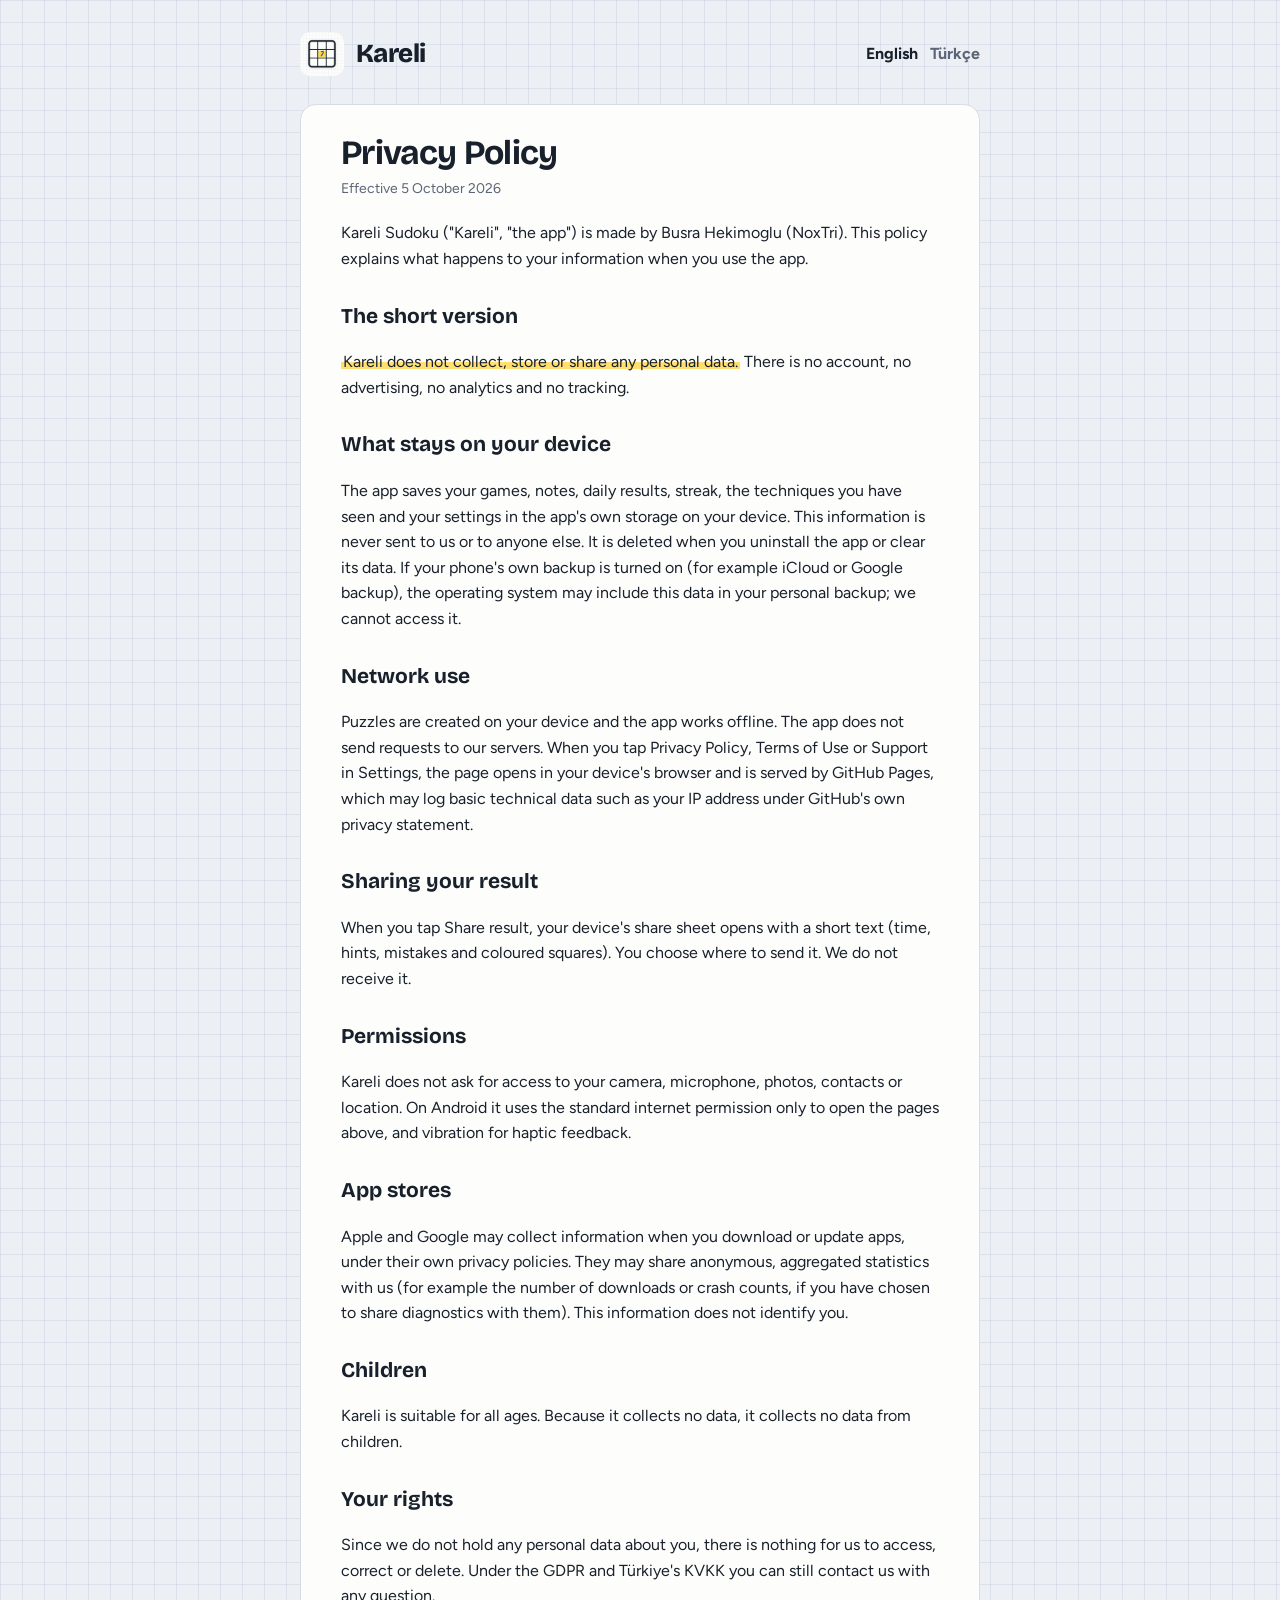
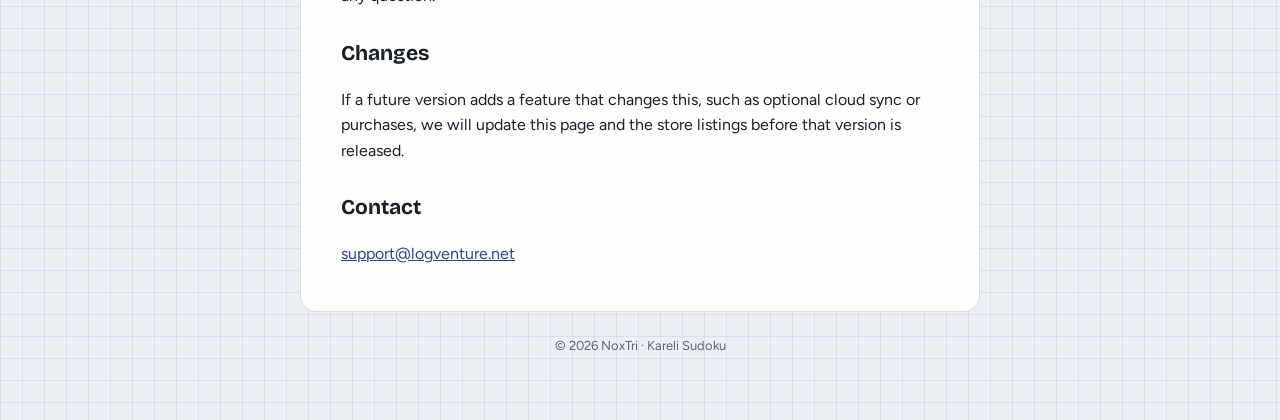
==== en/privacy.html @ 2af796ae "Add privacy, terms and support pages (EN/TR) Co-Authored-By: Claude Opus 5.5 <noreply@anthropic.com>" ====
<!doctype html>
<html lang="en">
<head>
<meta charset="utf-8">
<meta name="viewport" content="width=device-width, initial-scale=1">
<title>Privacy Policy · Kareli Sudoku</title>
<link rel="icon" href="../icon.png">
<link rel="preconnect" href="https://fonts.googleapis.com">
<link rel="preconnect" href="https://fonts.gstatic.com" crossorigin>
<link rel="stylesheet" href="https://fonts.googleapis.com/css2?family=Bricolage+Grotesque:opsz,wght@12..96,700..800&family=Figtree:wght@400..700&display=swap">
<link rel="stylesheet" href="../style.css">
</head>
<body>
<div class="wrap">
  <header>
    <a class="brand" href="../"><img src="../icon.png" alt=""><b>Kareli</b></a>
    <nav class="lang"><a href="../en/privacy.html" aria-current="page">English</a><a href="../tr/privacy.html">Türkçe</a></nav>
  </header>
  <main>
<h1>Privacy Policy</h1>
<p class="meta">Effective 5 October 2026</p>
<p>Kareli Sudoku ("Kareli", "the app") is made by Busra Hekimoglu (NoxTri). This policy explains what happens to your information when you use the app.</p>
<h2>The short version</h2>
<p><mark>Kareli does not collect, store or share any personal data.</mark> There is no account, no advertising, no analytics and no tracking.</p>
<h2>What stays on your device</h2>
<p>The app saves your games, notes, daily results, streak, the techniques you have seen and your settings in the app's own storage on your device. This information is never sent to us or to anyone else. It is deleted when you uninstall the app or clear its data. If your phone's own backup is turned on (for example iCloud or Google backup), the operating system may include this data in your personal backup; we cannot access it.</p>
<h2>Network use</h2>
<p>Puzzles are created on your device and the app works offline. The app does not send requests to our servers. When you tap Privacy Policy, Terms of Use or Support in Settings, the page opens in your device's browser and is served by GitHub Pages, which may log basic technical data such as your IP address under GitHub's own privacy statement.</p>
<h2>Sharing your result</h2>
<p>When you tap Share result, your device's share sheet opens with a short text (time, hints, mistakes and coloured squares). You choose where to send it. We do not receive it.</p>
<h2>Permissions</h2>
<p>Kareli does not ask for access to your camera, microphone, photos, contacts or location. On Android it uses the standard internet permission only to open the pages above, and vibration for haptic feedback.</p>
<h2>App stores</h2>
<p>Apple and Google may collect information when you download or update apps, under their own privacy policies. They may share anonymous, aggregated statistics with us (for example the number of downloads or crash counts, if you have chosen to share diagnostics with them). This information does not identify you.</p>
<h2>Children</h2>
<p>Kareli is suitable for all ages. Because it collects no data, it collects no data from children.</p>
<h2>Your rights</h2>
<p>Since we do not hold any personal data about you, there is nothing for us to access, correct or delete. Under the GDPR and Türkiye's KVKK you can still contact us with any question.</p>
<h2>Changes</h2>
<p>If a future version adds a feature that changes this, such as optional cloud sync or purchases, we will update this page and the store listings before that version is released.</p>
<h2>Contact</h2>
<p><a href="mailto:support@logventure.net">support@logventure.net</a></p>
  </main>
  <footer>© 2026 NoxTri · Kareli Sudoku</footer>
</div>
</body>
</html>
---- style.css ----
:root {
  --bg: #eceff3;
  --grid: rgba(64, 104, 168, 0.10);
  --sheet: #fdfdfb;
  --ink: #18202c;
  --muted: #5b6577;
  --pen: #2445a6;
  --line: #d7dde6;
  --marker: rgba(255, 205, 25, 0.62);
  color-scheme: light;
}
@media (prefers-color-scheme: dark) {
  :root {
    --bg: #10141a;
    --grid: rgba(150, 180, 230, 0.05);
    --sheet: #171c24;
    --ink: #e6e9ef;
    --muted: #9aa3b2;
    --pen: #92b0ff;
    --line: #2a313c;
    --marker: rgba(255, 200, 40, 0.36);
    color-scheme: dark;
  }
}
* { box-sizing: border-box; }
body {
  margin: 0;
  background-color: var(--bg);
  background-image: linear-gradient(var(--grid) 1px, transparent 1px), linear-gradient(90deg, var(--grid) 1px, transparent 1px);
  background-size: 22px 22px;
  color: var(--ink);
  font: 16px/1.6 "Figtree", "Segoe UI", system-ui, sans-serif;
}
.wrap { max-width: 720px; margin: 0 auto; padding-inline: 20px; padding-block: 32px 64px; }
header { display: flex; align-items: center; justify-content: space-between; gap: 16px; margin-bottom: 28px; }
.brand { display: flex; align-items: center; gap: 12px; color: inherit; text-decoration: none; }
.brand img { width: 44px; height: 44px; border-radius: 10px; }
.brand b { font: 800 26px/1 "Bricolage Grotesque", system-ui, sans-serif; letter-spacing: -0.02em; }
.lang a { color: var(--muted); font-weight: 700; text-decoration: none; margin-left: 12px; }
.lang a[aria-current="page"] { color: var(--ink); }
main { background: var(--sheet); border: 1px solid var(--line); border-radius: 16px; padding: 28px clamp(20px, 5vw, 40px); }
h1, h2 { font-family: "Bricolage Grotesque", system-ui, sans-serif; text-wrap: balance; }
h1 { font-size: 34px; line-height: 1.15; margin: 0 0 6px; letter-spacing: -0.02em; }
h2 { font-size: 21px; margin: 28px 0 6px; }
.meta { color: var(--muted); font-size: 14px; margin: 0 0 20px; }
mark { background: linear-gradient(transparent 52%, var(--marker) 52%, var(--marker) 92%, transparent 92%); color: inherit; padding: 0 2px; }
a { color: var(--pen); }
ul { padding-left: 22px; }
li + li { margin-top: 4px; }
.cards { display: grid; grid-template-columns: repeat(auto-fit, minmax(190px, 1fr)); gap: 12px; margin-top: 20px; }
.cards a { display: block; padding: 16px; border: 1px solid var(--line); border-radius: 12px; text-decoration: none; color: var(--ink); background: var(--bg); }
.cards a b { display: block; font-family: "Bricolage Grotesque", system-ui, sans-serif; font-size: 18px; }
.cards a span { color: var(--muted); font-size: 14px; }
footer { color: var(--muted); font-size: 13px; text-align: center; margin-top: 24px; }
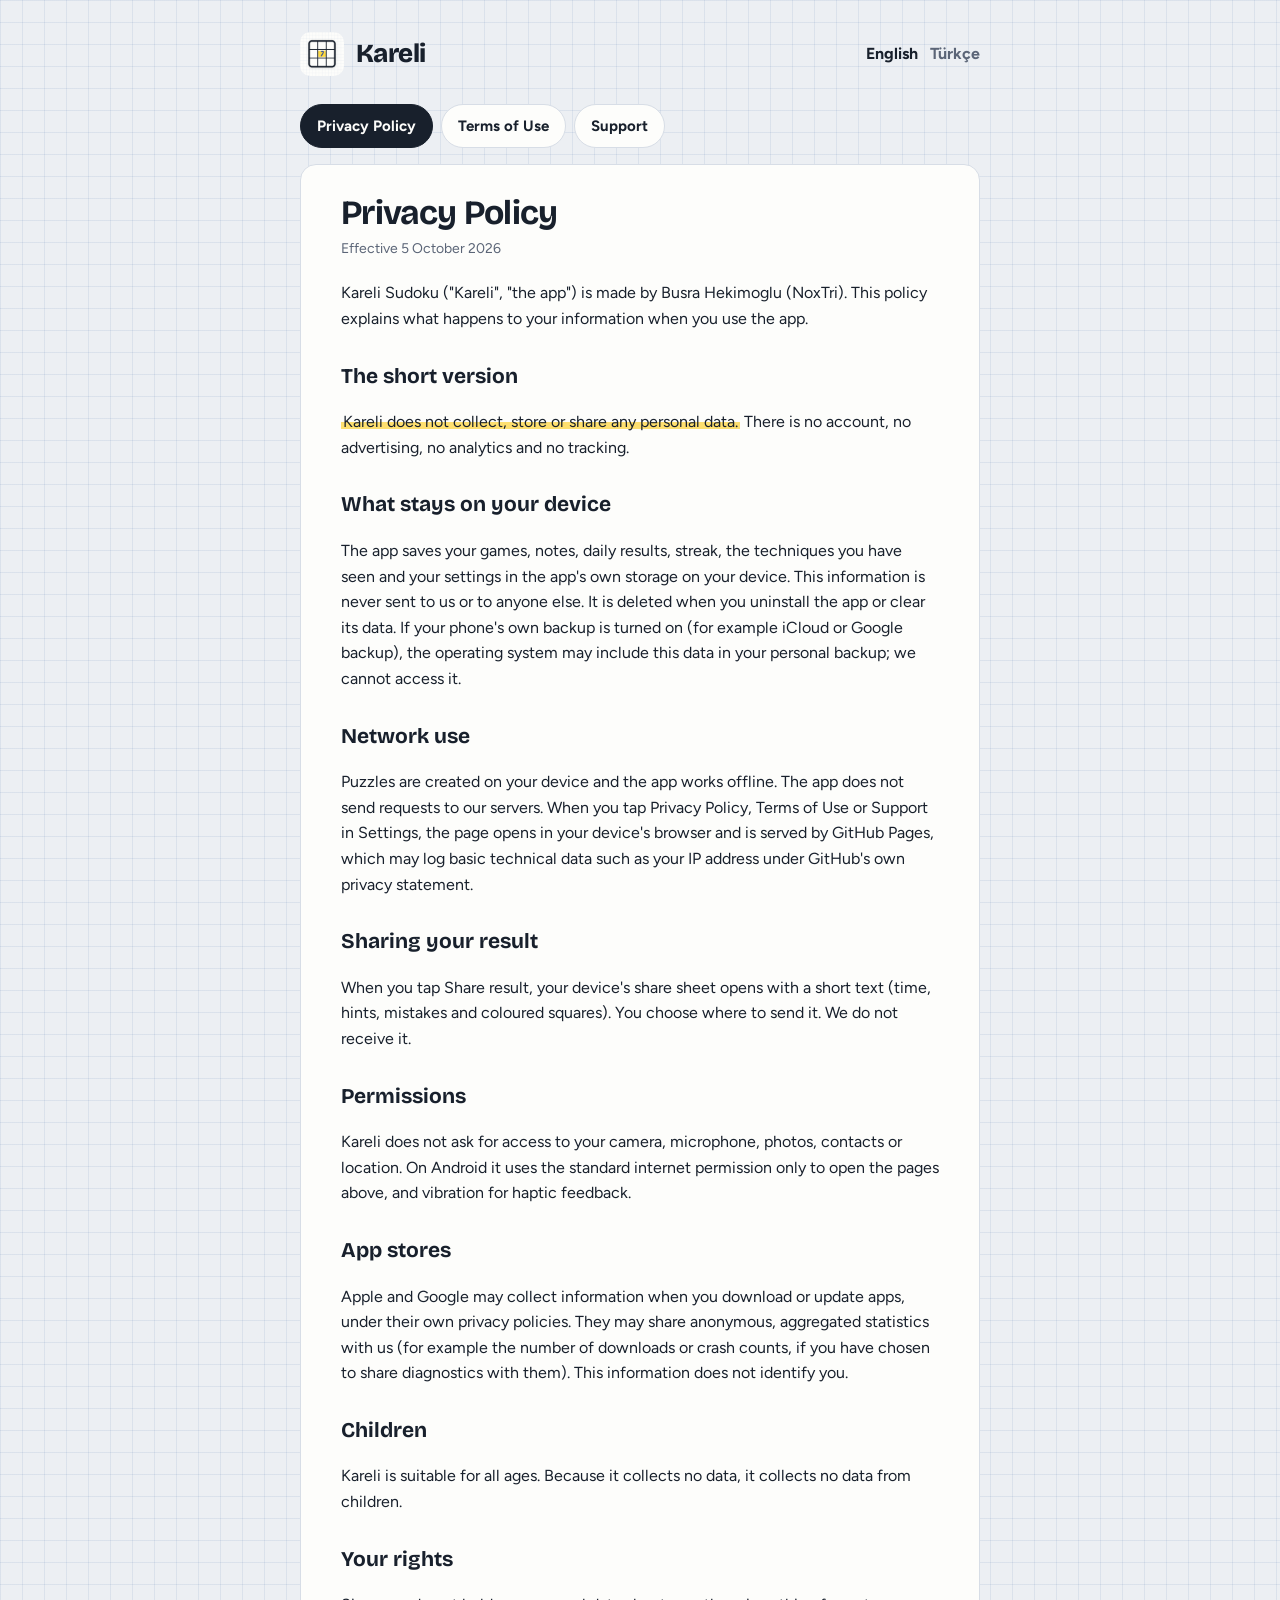
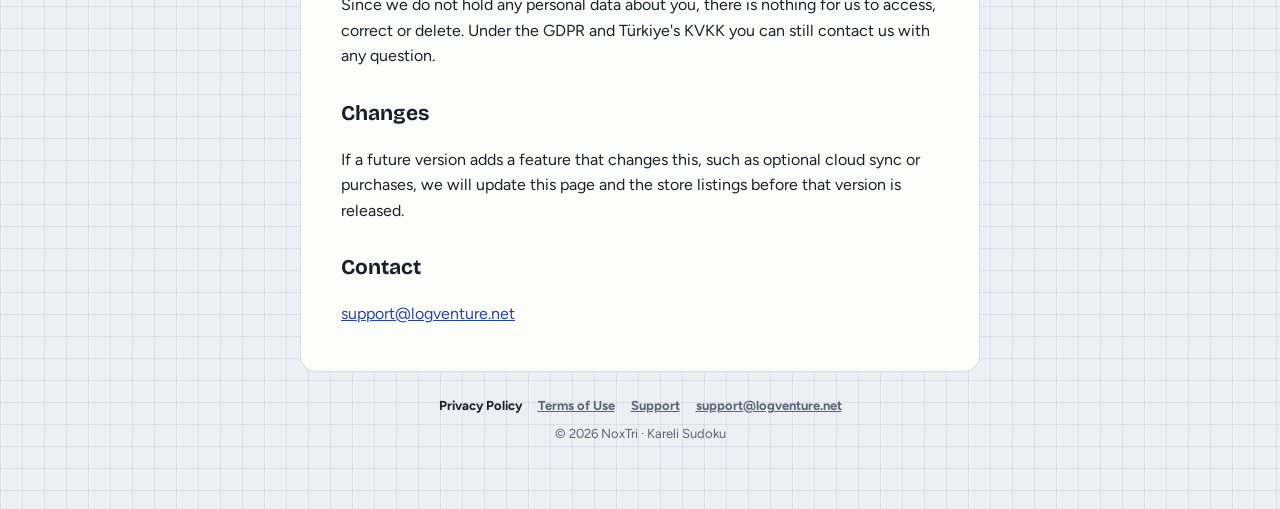
==== commit e25ba15e: "Add links between privacy, terms and support pages Co-Authored-By: Claude Opus 5.5 <noreply@anthropi" ====
--- a/en/privacy.html
+++ b/en/privacy.html
@@ -16,6 +16,7 @@
     <a class="brand" href="../"><img src="../icon.png" alt=""><b>Kareli</b></a>
     <nav class="lang"><a href="../en/privacy.html" aria-current="page">English</a><a href="../tr/privacy.html">Türkçe</a></nav>
   </header>
+  <nav class="pages" aria-label="Pages"><a href="privacy.html" aria-current="page">Privacy Policy</a><a href="terms.html">Terms of Use</a><a href="support.html">Support</a></nav>
   <main>
 <h1>Privacy Policy</h1>
 <p class="meta">Effective 5 October 2026</p>
@@ -41,7 +42,10 @@
 <h2>Contact</h2>
 <p><a href="mailto:support@logventure.net">support@logventure.net</a></p>
   </main>
-  <footer>© 2026 NoxTri · Kareli Sudoku</footer>
+  <footer>
+    <nav class="foot-links"><a href="privacy.html" aria-current="page">Privacy Policy</a><a href="terms.html">Terms of Use</a><a href="support.html">Support</a><a href="mailto:support@logventure.net">support@logventure.net</a></nav>
+    © 2026 NoxTri · Kareli Sudoku
+  </footer>
 </div>
 </body>
 </html>
--- a/style.css
+++ b/style.css
@@ -51,4 +51,15 @@
 .cards a { display: block; padding: 16px; border: 1px solid var(--line); border-radius: 12px; text-decoration: none; color: var(--ink); background: var(--bg); }
 .cards a b { display: block; font-family: "Bricolage Grotesque", system-ui, sans-serif; font-size: 18px; }
 .cards a span { color: var(--muted); font-size: 14px; }
+.pages { display: flex; flex-wrap: wrap; gap: 8px; margin: 0 0 16px; }
+.pages a {
+  padding: 9px 16px; border-radius: 999px; border: 1px solid var(--line); background: var(--sheet);
+  color: var(--ink); text-decoration: none; font-weight: 700; font-size: 15px;
+}
+.pages a:hover { border-color: var(--muted); }
+.pages a[aria-current="page"] { background: var(--ink); border-color: var(--ink); color: var(--sheet); }
+.pages a:focus-visible, .foot-links a:focus-visible { outline: 2px solid var(--pen); outline-offset: 2px; }
 footer { color: var(--muted); font-size: 13px; text-align: center; margin-top: 24px; }
+.foot-links { display: flex; flex-wrap: wrap; justify-content: center; gap: 6px 16px; margin-bottom: 8px; }
+.foot-links a { color: var(--muted); font-weight: 700; }
+.foot-links a[aria-current="page"] { color: var(--ink); text-decoration: none; }
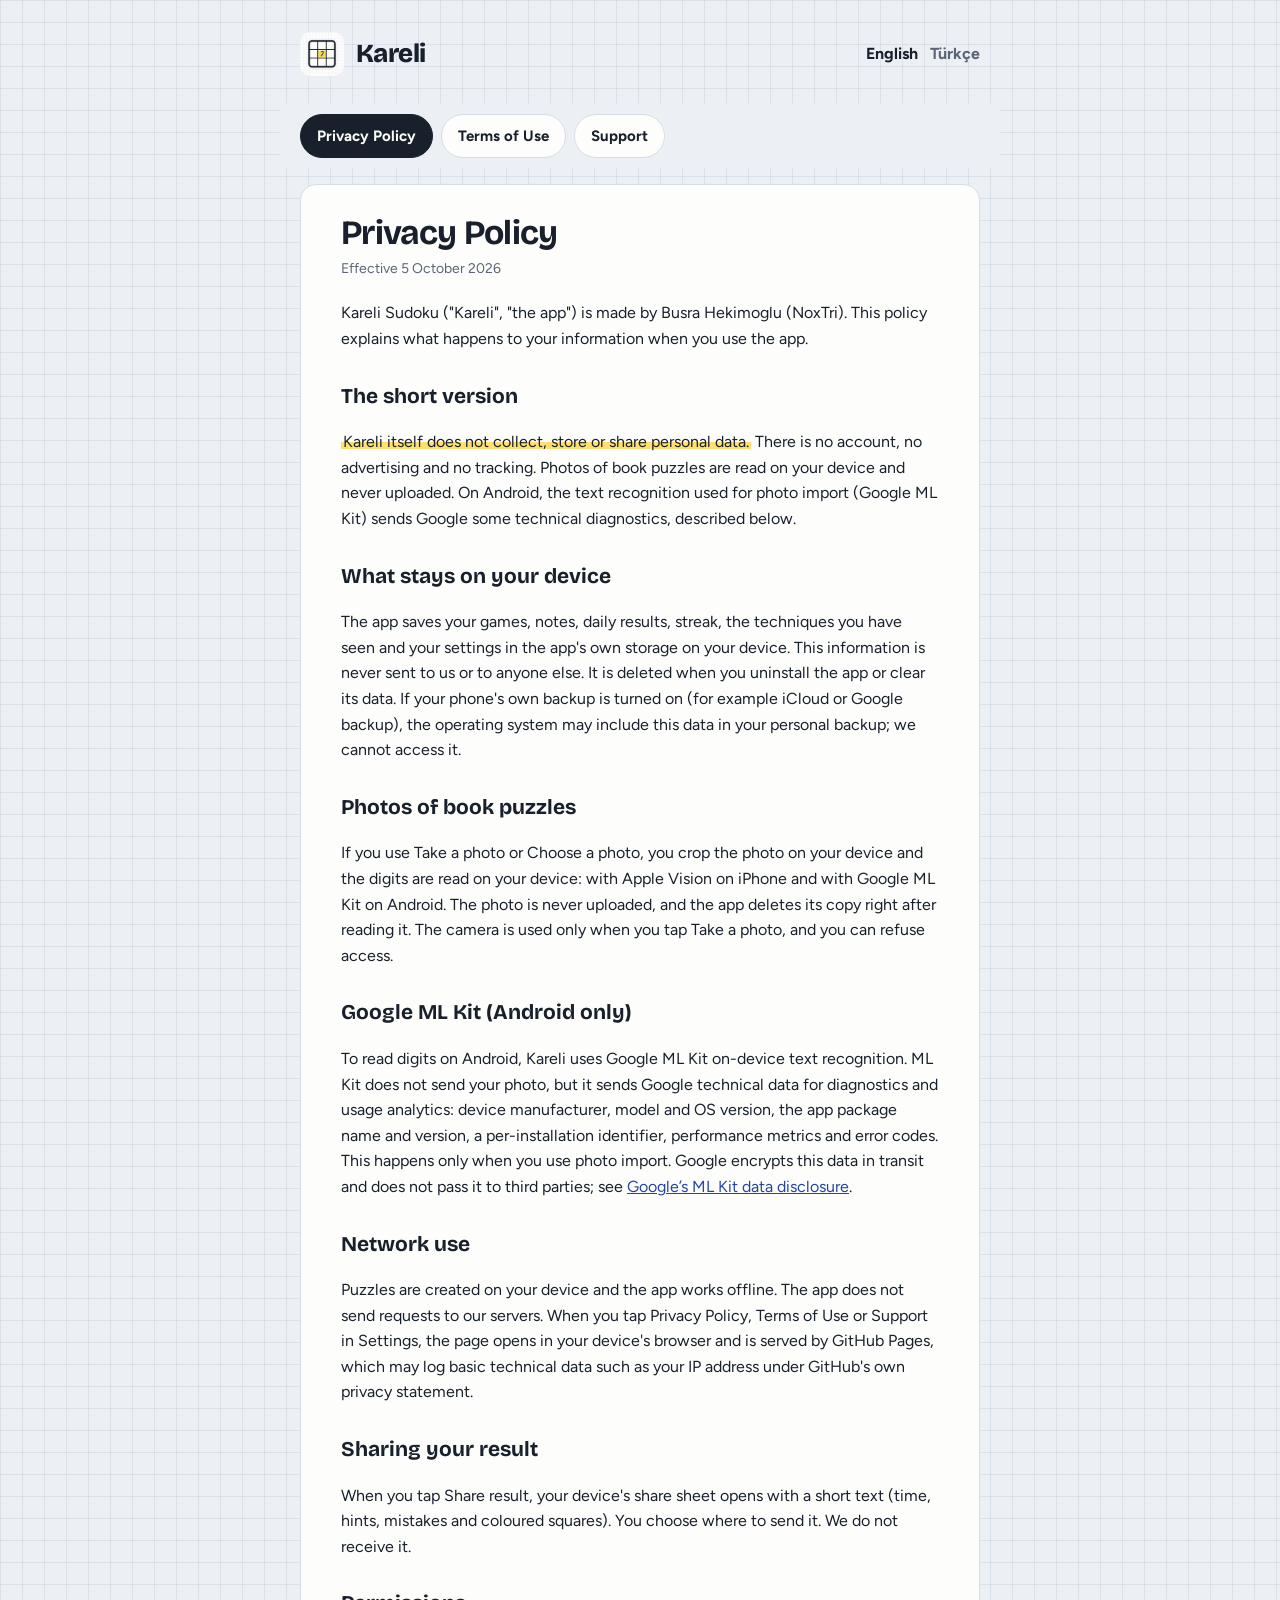
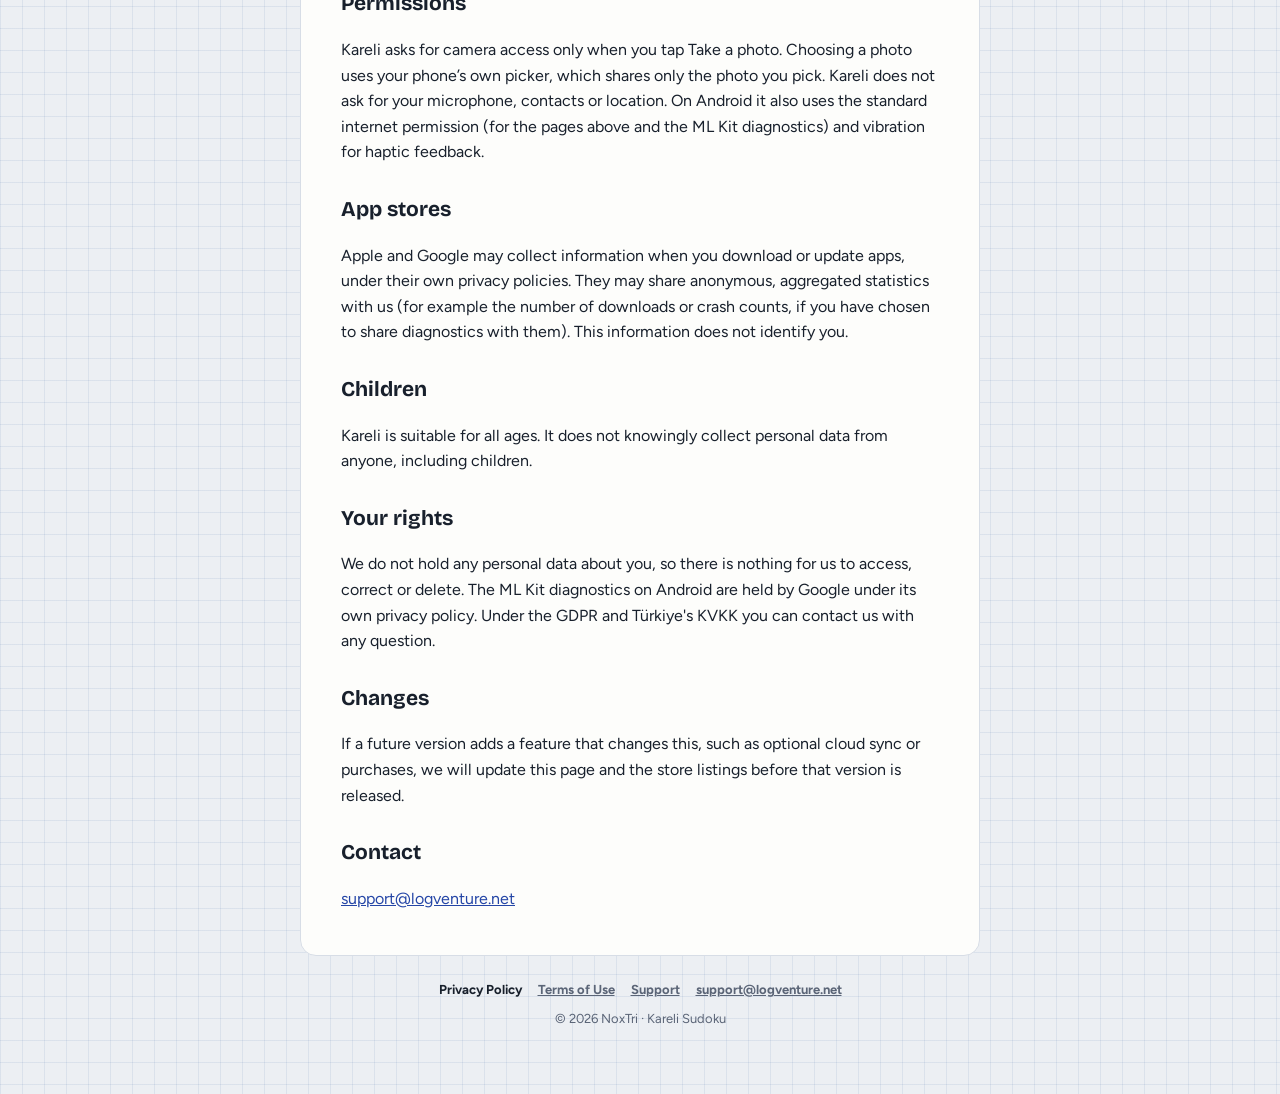
==== commit 9f4ef8d6: "Describe photo import and ML Kit diagnostics in the privacy policy and support FAQ Co-Authored-By: C" ====
--- a/en/privacy.html
+++ b/en/privacy.html
@@ -22,21 +22,25 @@
 <p class="meta">Effective 5 October 2026</p>
 <p>Kareli Sudoku ("Kareli", "the app") is made by Busra Hekimoglu (NoxTri). This policy explains what happens to your information when you use the app.</p>
 <h2>The short version</h2>
-<p><mark>Kareli does not collect, store or share any personal data.</mark> There is no account, no advertising, no analytics and no tracking.</p>
+<p><mark>Kareli itself does not collect, store or share personal data.</mark> There is no account, no advertising and no tracking. Photos of book puzzles are read on your device and never uploaded. On Android, the text recognition used for photo import (Google ML Kit) sends Google some technical diagnostics, described below.</p>
 <h2>What stays on your device</h2>
 <p>The app saves your games, notes, daily results, streak, the techniques you have seen and your settings in the app's own storage on your device. This information is never sent to us or to anyone else. It is deleted when you uninstall the app or clear its data. If your phone's own backup is turned on (for example iCloud or Google backup), the operating system may include this data in your personal backup; we cannot access it.</p>
+<h2>Photos of book puzzles</h2>
+<p>If you use Take a photo or Choose a photo, you crop the photo on your device and the digits are read on your device: with Apple Vision on iPhone and with Google ML Kit on Android. The photo is never uploaded, and the app deletes its copy right after reading it. The camera is used only when you tap Take a photo, and you can refuse access.</p>
+<h2>Google ML Kit (Android only)</h2>
+<p>To read digits on Android, Kareli uses Google ML Kit on-device text recognition. ML Kit does not send your photo, but it sends Google technical data for diagnostics and usage analytics: device manufacturer, model and OS version, the app package name and version, a per-installation identifier, performance metrics and error codes. This happens only when you use photo import. Google encrypts this data in transit and does not pass it to third parties; see <a href="https://developers.google.com/ml-kit/android-data-disclosure">Google’s ML Kit data disclosure</a>.</p>
 <h2>Network use</h2>
 <p>Puzzles are created on your device and the app works offline. The app does not send requests to our servers. When you tap Privacy Policy, Terms of Use or Support in Settings, the page opens in your device's browser and is served by GitHub Pages, which may log basic technical data such as your IP address under GitHub's own privacy statement.</p>
 <h2>Sharing your result</h2>
 <p>When you tap Share result, your device's share sheet opens with a short text (time, hints, mistakes and coloured squares). You choose where to send it. We do not receive it.</p>
 <h2>Permissions</h2>
-<p>Kareli does not ask for access to your camera, microphone, photos, contacts or location. On Android it uses the standard internet permission only to open the pages above, and vibration for haptic feedback.</p>
+<p>Kareli asks for camera access only when you tap Take a photo. Choosing a photo uses your phone’s own picker, which shares only the photo you pick. Kareli does not ask for your microphone, contacts or location. On Android it also uses the standard internet permission (for the pages above and the ML Kit diagnostics) and vibration for haptic feedback.</p>
 <h2>App stores</h2>
 <p>Apple and Google may collect information when you download or update apps, under their own privacy policies. They may share anonymous, aggregated statistics with us (for example the number of downloads or crash counts, if you have chosen to share diagnostics with them). This information does not identify you.</p>
 <h2>Children</h2>
-<p>Kareli is suitable for all ages. Because it collects no data, it collects no data from children.</p>
+<p>Kareli is suitable for all ages. It does not knowingly collect personal data from anyone, including children.</p>
 <h2>Your rights</h2>
-<p>Since we do not hold any personal data about you, there is nothing for us to access, correct or delete. Under the GDPR and Türkiye's KVKK you can still contact us with any question.</p>
+<p>We do not hold any personal data about you, so there is nothing for us to access, correct or delete. The ML Kit diagnostics on Android are held by Google under its own privacy policy. Under the GDPR and Türkiye's KVKK you can contact us with any question.</p>
 <h2>Changes</h2>
 <p>If a future version adds a feature that changes this, such as optional cloud sync or purchases, we will update this page and the store listings before that version is released.</p>
 <h2>Contact</h2>
--- a/style.css
+++ b/style.css
@@ -51,7 +51,13 @@
 .cards a { display: block; padding: 16px; border: 1px solid var(--line); border-radius: 12px; text-decoration: none; color: var(--ink); background: var(--bg); }
 .cards a b { display: block; font-family: "Bricolage Grotesque", system-ui, sans-serif; font-size: 18px; }
 .cards a span { color: var(--muted); font-size: 14px; }
-.pages { display: flex; flex-wrap: wrap; gap: 8px; margin: 0 0 16px; }
+.pages {
+  position: sticky; top: 0; z-index: 10;
+  display: flex; flex-wrap: wrap; gap: 8px;
+  margin: 0 -20px 16px; padding: 10px 20px;
+  background: color-mix(in srgb, var(--bg) 88%, transparent);
+  -webkit-backdrop-filter: blur(8px); backdrop-filter: blur(8px);
+}
 .pages a {
   padding: 9px 16px; border-radius: 999px; border: 1px solid var(--line); background: var(--sheet);
   color: var(--ink); text-decoration: none; font-weight: 700; font-size: 15px;
